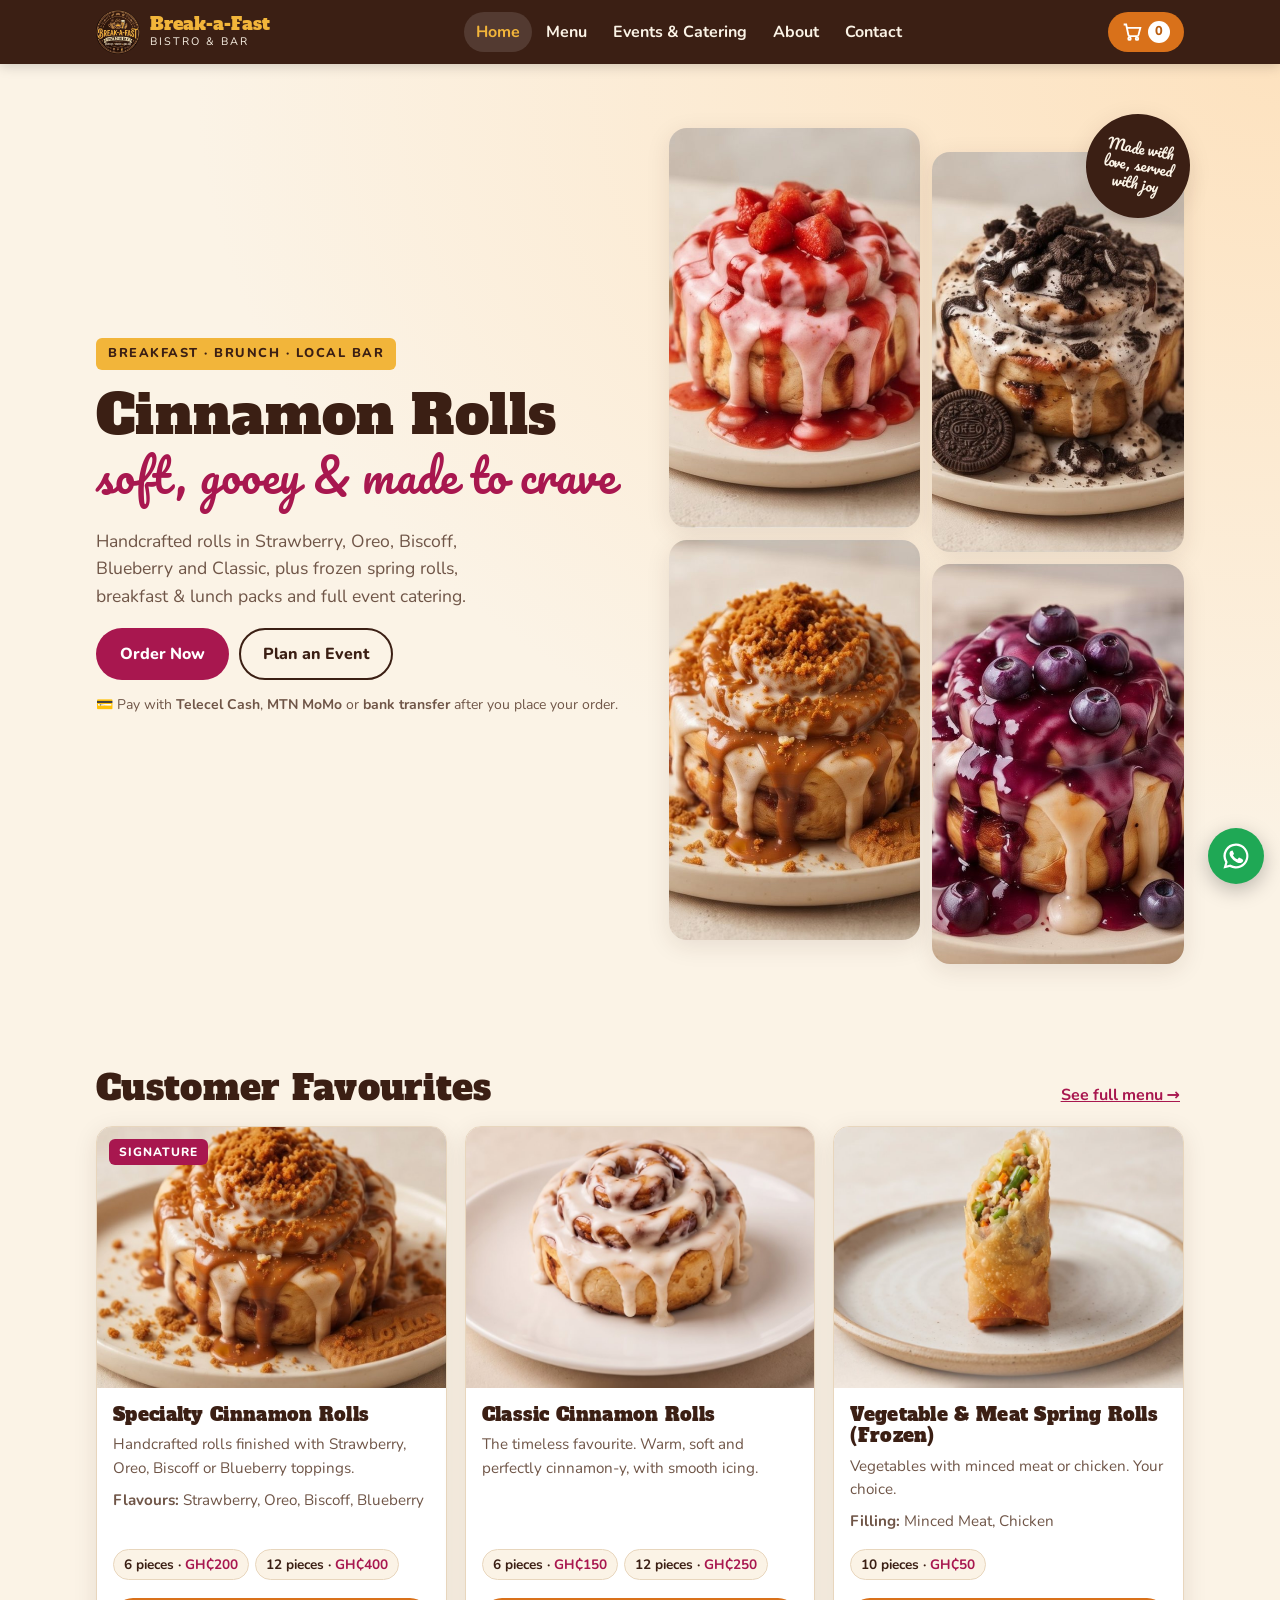
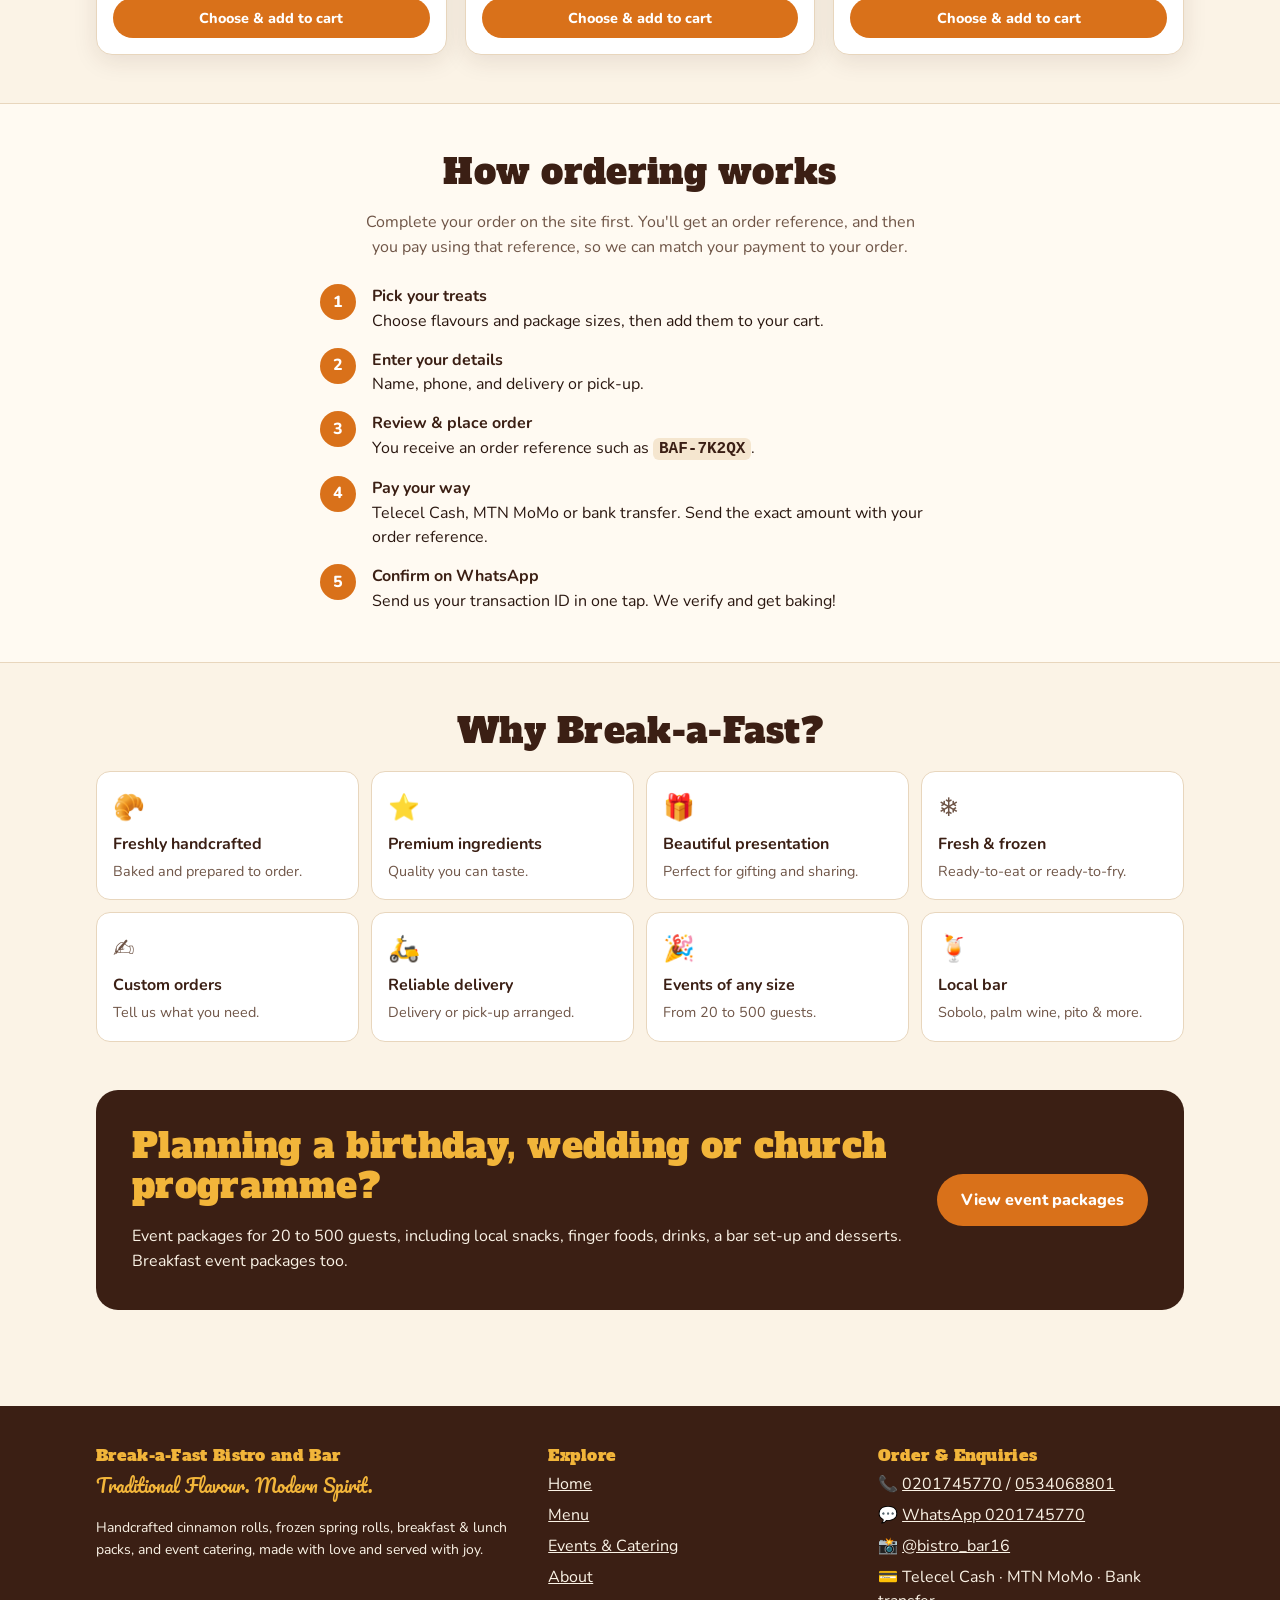
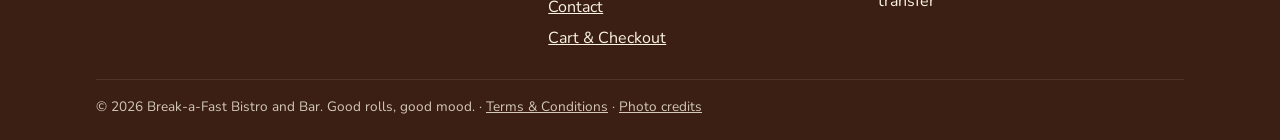
==== index.html @ 1f363787 "Scroll to and focus the first invalid field (incl. Day/Month/Year date) on checkout and events Co-Au" ====
<!doctype html>
<html lang="en">
<head>
<meta charset="utf-8">
<meta name="viewport" content="width=device-width, initial-scale=1">
<title>Break-a-Fast Bistro and Bar | Cinnamon Rolls, Spring Rolls & Catering in Ghana</title>
<meta name="description" content="Order handcrafted cinnamon rolls (Strawberry, Oreo, Biscoff, Blueberry, Classic), frozen spring rolls, breakfast and lunch packs, and event catering from Break-a-Fast Bistro and Bar. Pay with Telecel Cash, MTN MoMo or bank transfer.">
<meta property="og:title" content="Break-a-Fast Bistro and Bar">
<meta property="og:description" content="Traditional Flavour. Modern Spirit. Handcrafted cinnamon rolls, spring rolls & event catering.">
<meta property="og:image" content="assets/img/flyer-cinnamon.jpg">
<meta name="theme-color" content="#3b1f14">
<link rel="icon" href="assets/img/favicon.png">
<link rel="preconnect" href="https://fonts.googleapis.com">
<link rel="preconnect" href="https://fonts.gstatic.com" crossorigin>
<link href="https://fonts.googleapis.com/css2?family=Alfa+Slab+One&family=Nunito:wght@400;700;800&family=Pacifico&display=swap" rel="stylesheet">
<link rel="stylesheet" href="css/styles.css?v=151c68f9">
<script src="js/config.js?v=4615361c" defer></script>
<script src="js/products.js?v=8b8feca8" defer></script>
<script src="js/app.js?v=79e78526" defer></script>
</head>
<body>
<main id="main">
  <section class="hero">
    <div class="wrap">
      <div>
        <span class="eyebrow">Breakfast · Brunch · Local Bar</span>
        <h1>Cinnamon Rolls<span class="script">soft, gooey &amp; made to crave</span></h1>
        <p class="lead">Handcrafted rolls in Strawberry, Oreo, Biscoff, Blueberry and Classic, plus frozen spring rolls, breakfast &amp; lunch packs and full event catering.</p>
        <div class="hero-actions">
          <a class="btn" href="menu.html">Order Now</a>
          <a class="btn btn-ghost" href="events.html">Plan an Event</a>
        </div>
        <p class="small muted" style="margin-top:14px">💳 Pay with <b>Telecel Cash</b>, <b>MTN MoMo</b> or <b>bank transfer</b> after you place your order.</p>
      </div>
      <div class="hero-art">
        <img src="assets/img/menu/roll-strawberry-v2.jpg?v=fb588c19" alt="Strawberry cinnamon roll" width="400" height="400">
        <img src="assets/img/menu/roll-oreo-v2.jpg?v=02e803a2" alt="Oreo cinnamon roll" width="400" height="400">
        <img src="assets/img/menu/roll-biscoff-v2.jpg?v=44805854" alt="Biscoff cinnamon roll" width="400" height="400">
        <img src="assets/img/menu/roll-blueberry-v2.jpg?v=adf205be" alt="Blueberry cinnamon roll" width="400" height="400">
        <div class="stamp">Made with love, served with joy</div>
      </div>
    </div>
  </section>

  <section class="section">
    <div class="wrap">
      <div class="cat-head">
        <h2>Customer Favourites</h2>
        <a href="menu.html" class="link-btn">See full menu →</a>
      </div>
      <div class="grid grid-3" data-products="featured"></div>
    </div>
  </section>

  <section class="section section-alt">
    <div class="wrap">
      <h2 class="center">How ordering works</h2>
      <p class="center muted" style="max-width:56ch;margin:0 auto 24px">Complete your order on the site first. You'll get an order reference, and then you pay using that reference, so we can match your payment to your order.</p>
      <ol class="timeline" style="max-width:640px;margin:0 auto">
        <li><div><b>Pick your treats</b>Choose flavours and package sizes, then add them to your cart.</div></li>
        <li><div><b>Enter your details</b>Name, phone, and delivery or pick-up.</div></li>
        <li><div><b>Review &amp; place order</b>You receive an order reference such as <code class="k">BAF-7K2QX</code>.</div></li>
        <li><div><b>Pay your way</b>Telecel Cash, MTN MoMo or bank transfer. Send the exact amount with your order reference.</div></li>
        <li><div><b>Confirm on WhatsApp</b>Send us your transaction ID in one tap. We verify and get baking!</div></li>
      </ol>
    </div>
  </section>

  <section class="section">
    <div class="wrap">
      <h2 class="center">Why Break-a-Fast?</h2>
      <div class="usp" style="margin-top:20px">
        <div><span class="ico">🥐</span><b>Freshly handcrafted</b><span>Baked and prepared to order.</span></div>
        <div><span class="ico">⭐</span><b>Premium ingredients</b><span>Quality you can taste.</span></div>
        <div><span class="ico">🎁</span><b>Beautiful presentation</b><span>Perfect for gifting and sharing.</span></div>
        <div><span class="ico">❄️</span><b>Fresh &amp; frozen</b><span>Ready-to-eat or ready-to-fry.</span></div>
        <div><span class="ico">✍️</span><b>Custom orders</b><span>Tell us what you need.</span></div>
        <div><span class="ico">🛵</span><b>Reliable delivery</b><span>Delivery or pick-up arranged.</span></div>
        <div><span class="ico">🎉</span><b>Events of any size</b><span>From 20 to 500 guests.</span></div>
        <div><span class="ico">🍹</span><b>Local bar</b><span>Sobolo, palm wine, pito &amp; more.</span></div>
      </div>
    </div>
  </section>

  <section class="section" style="padding-top:0">
    <div class="wrap">
      <div class="banner">
        <div>
          <h2>Planning a birthday, wedding or church programme?</h2>
          <p style="margin:0">Event packages for 20 to 500 guests, including local snacks, finger foods, drinks, a bar set-up and desserts. Breakfast event packages too.</p>
        </div>
        <a class="btn btn-orange" href="events.html">View event packages</a>
      </div>
    </div>
  </section>
</main>
</body>
</html>
---- css/styles.css ----
/* Break-a-Fast Bistro and Bar: site styles (mobile-first) */
:root {
  --cream: #fbf3e6;
  --cream-2: #f5e6cf;
  --paper: #fffaf2;
  --brown: #3b1f14;
  --brown-2: #5a2f1f;
  --ink: #2a1710;
  --muted: #6f5547;
  --orange: #d9711a;
  --orange-2: #b85c0f;
  --berry: #a8174f;
  --gold: #f2b53a;
  --line: #e8d6bd;
  --ok: #2f7d4a;
  --telecel: #e30613;
  --radius: 16px;
  --shadow: 0 6px 24px rgba(59, 31, 20, 0.10);
  --font-head: "Alfa Slab One", Georgia, serif;
  --font-script: "Pacifico", cursive;
  --font-body: "Nunito", system-ui, -apple-system, "Segoe UI", sans-serif;
}

* { box-sizing: border-box; }
html { scroll-behavior: smooth; }
body {
  margin: 0;
  overflow-x: hidden;
  font-family: var(--font-body);
  font-size: 16px;
  line-height: 1.55;
  color: var(--ink);
  background: var(--cream);
}
img { max-width: 100%; display: block; }
a { color: var(--berry); }
h1, h2, h3 { font-family: var(--font-head); font-weight: 400; color: var(--brown); line-height: 1.15; margin: 0 0 .5em; letter-spacing: .3px; }
h1 { font-size: clamp(2rem, 7vw, 3.4rem); }
h2 { font-size: clamp(1.5rem, 5vw, 2.2rem); }
h3 { font-size: 1.15rem; }
p { margin: 0 0 1em; }
.script { font-family: var(--font-script); color: var(--berry); font-weight: 400; }
.muted { color: var(--muted); }
.small { font-size: .875rem; }
.center { text-align: center; }
.wrap { width: 100%; max-width: 1120px; margin: 0 auto; padding: 0 16px; }
.section { padding: 48px 0; }
.section-alt { background: var(--paper); border-top: 1px solid var(--line); border-bottom: 1px solid var(--line); }
.skip { position: absolute; left: -9999px; }
.skip:focus { left: 16px; top: 16px; background: #fff; padding: 8px 12px; z-index: 100; }

/* ---------- Header ---------- */
.site-header {
  position: sticky; top: 0; z-index: 50;
  background: var(--brown); color: var(--cream);
  box-shadow: 0 2px 12px rgba(0,0,0,.18);
}
.site-header .wrap { display: flex; align-items: center; justify-content: space-between; gap: 12px; height: 64px; }
.brand { display: flex; align-items: center; gap: 10px; color: var(--cream); text-decoration: none; }
.brand img { width: 44px; height: 44px; border-radius: 50%; }
.brand span { font-family: var(--font-head); font-size: 1.1rem; color: var(--gold); line-height: 1; }
.brand small { display: block; font-family: var(--font-body); font-size: .68rem; letter-spacing: 2px; color: var(--cream); text-transform: uppercase; margin-top: 3px; }
.nav { display: none; }
.nav a { color: var(--cream); text-decoration: none; font-weight: 700; padding: 8px 12px; border-radius: 999px; }
.nav a:hover, .nav a[aria-current="page"] { background: rgba(255,255,255,.12); color: var(--gold); }
.header-actions { display: flex; align-items: center; gap: 8px; }
.cart-btn {
  position: relative; display: inline-flex; align-items: center; gap: 6px;
  background: var(--orange); color: #fff; text-decoration: none; font-weight: 800;
  padding: 9px 14px; border-radius: 999px;
}
.cart-btn:hover { background: var(--orange-2); }
.cart-count {
  min-width: 22px; height: 22px; border-radius: 11px; background: #fff; color: var(--orange-2);
  font-size: .8rem; display: inline-grid; place-items: center; padding: 0 6px;
}
.menu-toggle { background: none; border: 0; color: var(--cream); padding: 8px; cursor: pointer; }
.mobile-nav { display: none; background: var(--brown-2); }
.mobile-nav.open { display: block; }
.mobile-nav a { display: block; color: var(--cream); text-decoration: none; padding: 14px 16px; border-top: 1px solid rgba(255,255,255,.08); font-weight: 700; }
.mobile-nav a[aria-current="page"] { color: var(--gold); }
@media (min-width: 860px) {
  .nav { display: flex; gap: 2px; }
  .menu-toggle, .mobile-nav, .mobile-nav.open { display: none; }
}

/* ---------- Buttons ---------- */
.btn {
  display: inline-flex; align-items: center; justify-content: center; gap: 8px;
  font: 800 1rem var(--font-body); text-decoration: none; cursor: pointer;
  padding: 13px 22px; border-radius: 999px; border: 2px solid transparent;
  background: var(--berry); color: #fff; transition: transform .1s, background .15s;
  min-height: 48px;
}
.btn:hover { background: #8c1141; }
.btn:active { transform: translateY(1px); }
.btn-orange { background: var(--orange); }
.btn-orange:hover { background: var(--orange-2); }
.btn-ghost { background: transparent; color: var(--brown); border-color: var(--brown); }
.btn-ghost:hover { background: var(--brown); color: var(--cream); }
.btn-wa { background: #1fa855; }
.btn-wa:hover { background: #178a45; }
.btn-telecel { background: var(--telecel); }
.btn-telecel:hover { background: #b9050f; }
.btn-block { width: 100%; }
.btn[disabled] { opacity: .5; cursor: not-allowed; }
.btn-sm { padding: 8px 14px; min-height: 38px; font-size: .9rem; }
.link-btn { background: none; border: 0; color: var(--berry); font: inherit; font-weight: 700; cursor: pointer; padding: 4px; text-decoration: underline; }

/* ---------- Hero ---------- */
.hero { background: radial-gradient(ellipse at top right, #fde2bf 0%, var(--cream) 60%); padding: 40px 0 56px; overflow: hidden; }
.hero .wrap { display: grid; gap: 32px; align-items: center; }
.hero .eyebrow { display: inline-block; background: var(--gold); color: var(--brown); font-weight: 800; font-size: .8rem; letter-spacing: 1.5px; text-transform: uppercase; padding: 6px 12px; border-radius: 6px; margin-bottom: 14px; }
.hero h1 .script { display: block; font-size: .8em; margin-top: 4px; }
.hero p.lead { font-size: 1.1rem; color: var(--muted); max-width: 34ch; }
.hero-actions { display: flex; flex-wrap: wrap; gap: 10px; margin-top: 18px; }
.hero-art { position: relative; display: grid; grid-template-columns: 1fr 1fr; gap: 12px; }
.hero-art img { border-radius: 18px; box-shadow: var(--shadow); aspect-ratio: 1; object-fit: cover; width: 100%; }
.hero-art img:nth-child(2) { transform: translateY(24px); }
.hero-art img:nth-child(4) { transform: translateY(24px); }
.stamp {
  position: absolute; right: -6px; top: -14px; width: 104px; height: 104px; border-radius: 50%;
  background: var(--brown); color: var(--cream); display: grid; place-items: center; text-align: center;
  font-family: var(--font-script); font-size: .9rem; line-height: 1.2; transform: rotate(10deg); box-shadow: var(--shadow); padding: 10px;
}
@media (min-width: 860px) {
  .hero { padding: 64px 0 80px; }
  .hero .wrap { grid-template-columns: 1.05fr 1fr; }
}

/* ---------- Cards & grids ---------- */
.grid { display: grid; gap: 18px; grid-template-columns: 1fr; }
@media (min-width: 560px) { .grid-2, .grid-3, .grid-4 { grid-template-columns: repeat(2, 1fr); } }
@media (min-width: 900px) { .grid-3 { grid-template-columns: repeat(3, 1fr); } .grid-4 { grid-template-columns: repeat(4, 1fr); } }

.card { background: #fff; border: 1px solid var(--line); border-radius: var(--radius); box-shadow: var(--shadow); overflow: hidden; }
.card-body { padding: 16px; }
.product-card { display: flex; flex-direction: column; }
.product-card .thumb { position: relative; aspect-ratio: 4/3; background: var(--cream-2); cursor: pointer; overflow: hidden; }
.product-card .thumb img { width: 100%; height: 100%; object-fit: cover; transition: transform .3s; }
.product-card .thumb:hover img { transform: scale(1.04); }
.product-card .card-body { display: flex; flex-direction: column; gap: 8px; flex: 1; }
.product-card h3 { margin: 0; }
.product-card p { margin: 0; color: var(--muted); font-size: .95rem; }
.badge { position: absolute; left: 12px; top: 12px; background: var(--berry); color: #fff; font-weight: 800; font-size: .75rem; letter-spacing: 1px; text-transform: uppercase; padding: 4px 10px; border-radius: 6px; }
.price-row { display: flex; flex-wrap: wrap; gap: 6px; margin-top: auto; padding-top: 8px; }
.price-chip { background: var(--cream); border: 1px solid var(--line); border-radius: 999px; padding: 4px 10px; font-size: .85rem; font-weight: 700; color: var(--brown); }
.price-chip b { color: var(--berry); }
.card-actions { display: flex; gap: 8px; margin-top: 10px; }
.card-actions .btn { flex: 1; }

/* Spring roll illustration (no photo yet) */
.art-spring { width: 100%; height: 100%; display: grid; place-items: center; background: linear-gradient(135deg, #fbe3c0, #f2c48a); }
.art-spring svg { width: 70%; height: auto; }

/* Category headings / tabs */
.cat-tabs { display: flex; gap: 8px; overflow-x: auto; padding: 4px 0 12px; margin-bottom: 8px; scrollbar-width: none; }
.cat-tabs::-webkit-scrollbar { display: none; }
.cat-tabs a { white-space: nowrap; text-decoration: none; font-weight: 800; color: var(--brown); background: #fff; border: 1px solid var(--line); padding: 8px 14px; border-radius: 999px; }
.cat-tabs a:hover { background: var(--brown); color: var(--cream); }
.cat-block { scroll-margin-top: 80px; margin-bottom: 40px; }
.cat-head { display: flex; flex-wrap: wrap; align-items: baseline; justify-content: space-between; gap: 6px 16px; margin-bottom: 14px; }
.cat-head h2 { margin: 0; }

/* Feature / USP */
.usp { display: grid; gap: 12px; grid-template-columns: 1fr 1fr; }
@media (min-width: 900px) { .usp { grid-template-columns: repeat(4, 1fr); } }
.usp div { background: #fff; border: 1px solid var(--line); border-radius: 14px; padding: 16px; }
.usp .ico { font-size: 1.6rem; }
.usp b { display: block; color: var(--brown); margin: 4px 0 2px; }
.usp span { font-size: .9rem; color: var(--muted); }

.banner { background: var(--brown); color: var(--cream); border-radius: 22px; padding: 28px 22px; display: grid; gap: 16px; align-items: center; }
.banner h2 { color: var(--gold); }
@media (min-width: 760px) { .banner { grid-template-columns: 1.4fr auto; padding: 36px; } }

/* ---------- Modal ---------- */
.modal { position: fixed; inset: 0; z-index: 80; display: none; align-items: flex-end; justify-content: center; background: rgba(30, 14, 8, .55); }
.modal.open { display: flex; }
.modal-panel { background: var(--paper); width: 100%; max-width: 760px; max-height: 92vh; overflow: auto; border-radius: 20px 20px 0 0; position: relative; }
@media (min-width: 760px) { .modal { align-items: center; padding: 24px; } .modal-panel { border-radius: 20px; } }
.modal-close { position: absolute; right: 10px; top: 10px; width: 40px; height: 40px; border-radius: 50%; border: 0; background: rgba(255,255,255,.92); font-size: 1.4rem; cursor: pointer; z-index: 2; box-shadow: var(--shadow); }
.pd { display: grid; }
@media (min-width: 760px) { .pd { grid-template-columns: 1fr 1fr; } }
.pd-media { background: var(--cream-2); }
.pd-media .main { aspect-ratio: 1; width: 100%; object-fit: cover; }
.pd-media .art-spring { aspect-ratio: 1; }
.pd-thumbs { display: flex; gap: 6px; padding: 8px; }
.pd-thumbs img { width: 56px; height: 56px; object-fit: cover; border-radius: 8px; cursor: pointer; border: 2px solid transparent; }
.pd-thumbs img.active { border-color: var(--berry); }
.pd-info { padding: 20px; }
.opt-group { border: 0; padding: 0; margin: 0 0 16px; }
.opt-group legend { font-weight: 800; color: var(--brown); margin-bottom: 8px; }
.opts { display: flex; flex-wrap: wrap; gap: 8px; }
.opts label { cursor: pointer; }
.opts input { position: absolute; opacity: 0; pointer-events: none; }
.opts span { display: inline-block; padding: 9px 14px; border-radius: 12px; border: 2px solid var(--line); background: #fff; font-weight: 700; }
.opts input:checked + span { border-color: var(--berry); background: #fde8f0; color: var(--berry); }
.opts input:focus-visible + span { outline: 3px solid var(--gold); }
.qty { display: inline-flex; align-items: center; border: 2px solid var(--line); border-radius: 999px; background: #fff; }
.qty button { width: 38px; height: 38px; border: 0; background: none; font-size: 1.2rem; font-weight: 800; color: var(--brown); cursor: pointer; }
.qty input { width: 40px; text-align: center; border: 0; font: 800 1rem var(--font-body); background: none; -moz-appearance: textfield; }
.qty input::-webkit-outer-spin-button, .qty input::-webkit-inner-spin-button { -webkit-appearance: none; }
.pd-total { font-family: var(--font-head); font-size: 1.6rem; color: var(--berry); }

/* ---------- Toast ---------- */
.toast { position: fixed; left: 50%; bottom: 20px; transform: translate(-50%, 140%); background: var(--brown); color: var(--cream); padding: 12px 18px; border-radius: 12px; box-shadow: var(--shadow); z-index: 90; transition: transform .25s; font-weight: 700; max-width: calc(100% - 32px); display: flex; gap: 12px; align-items: center; }
.toast.show { transform: translate(-50%, 0); }
.toast a { color: var(--gold); }

/* ---------- Forms ---------- */
.form { display: grid; gap: 14px; }
.field label { display: block; font-weight: 800; color: var(--brown); margin-bottom: 6px; }
.field .hint { font-size: .85rem; color: var(--muted); margin-top: 4px; }
.field input:not([type=radio]):not([type=checkbox]), .field select, .field textarea {
  width: 100%; max-width: 100%; min-width: 0; display: block; -webkit-appearance: none; appearance: none; font: 1rem var(--font-body); padding: 12px 14px; border-radius: 12px;
  border: 2px solid var(--line); background: #fff; color: var(--ink); min-height: 48px;
}
.field textarea { min-height: 96px; resize: vertical; }
.field input[type=date] { text-align: left; line-height: 1.3; }
.field input[type=date]::-webkit-date-and-time-value { text-align: left; }
.field select { background-image: url("data:image/svg+xml,%3Csvg xmlns='http://www.w3.org/2000/svg' width='12' height='8'%3E%3Cpath d='M1 1l5 5 5-5' stroke='%233b1f14' stroke-width='2' fill='none'/%3E%3C/svg%3E"); background-repeat: no-repeat; background-position: right 14px center; padding-right: 36px; }
.field input:focus, .field select:focus, .field textarea:focus { outline: none; border-color: var(--orange); box-shadow: 0 0 0 3px rgba(217,113,26,.18); }
.field.invalid input, .field.invalid select, .field.invalid textarea { border-color: #c0392b; }
.field .err { display: none; color: #c0392b; font-size: .85rem; margin-top: 4px; font-weight: 700; }
.field.invalid .err { display: block; }
.row-2 { display: grid; gap: 14px; }
@media (min-width: 560px) { .row-2 { grid-template-columns: 1fr 1fr; } }
.choice { display: flex; gap: 10px; flex-wrap: wrap; }
.choice label { flex: 1; min-width: 140px; display: flex; gap: 10px; align-items: flex-start; padding: 14px; background: #fff; border: 2px solid var(--line); border-radius: 14px; cursor: pointer; font-weight: 700; }
.choice label:has(input:checked) { border-color: var(--berry); background: #fff6f9; }
.choice input { width: 20px; height: 20px; min-height: 0; margin: 2px 0 0; padding: 0; flex: none; accent-color: var(--berry); }
.choice label > span { flex: 1; min-width: 0; }
.choice small { display: block; font-weight: 400; color: var(--muted); }
.check { display: flex; gap: 10px; align-items: flex-start; font-weight: 700; }
.check input { width: 20px; height: 20px; margin-top: 2px; accent-color: var(--berry); flex: none; }

/* ---------- Checkout ---------- */
.steps { display: flex; gap: 4px; list-style: none; padding: 0; margin: 0 0 24px; counter-reset: s; }
.steps li { counter-increment: s; flex: 1; text-align: center; font-size: .72rem; font-weight: 800; color: var(--muted); text-transform: uppercase; letter-spacing: .5px; }
.steps li::before { content: counter(s); display: grid; place-items: center; width: 32px; height: 32px; margin: 0 auto 6px; border-radius: 50%; background: #fff; border: 2px solid var(--line); color: var(--muted); font-size: .95rem; }
.steps li.done::before { content: "✓"; background: var(--ok); border-color: var(--ok); color: #fff; }
.steps li.active { color: var(--berry); }
.steps li.active::before { background: var(--berry); border-color: var(--berry); color: #fff; }
.checkout { display: grid; gap: 20px; align-items: start; }
@media (min-width: 900px) { .checkout { grid-template-columns: 1.5fr 1fr; } .summary { position: sticky; top: 84px; } }
.panel { background: #fff; border: 1px solid var(--line); border-radius: var(--radius); padding: 18px; box-shadow: var(--shadow); }
.panel h2 { font-size: 1.35rem; }
.step-pane[hidden] { display: none; }
.step-nav { display: flex; gap: 10px; justify-content: space-between; margin-top: 20px; flex-wrap: wrap-reverse; }
.step-nav .btn { flex: 1; min-width: 150px; }
.line-item { display: grid; grid-template-columns: 64px 1fr; gap: 12px; padding: 14px 0; border-bottom: 1px dashed var(--line); }
.line-item:last-child { border-bottom: 0; }
.line-item img, .line-item .art-spring { width: 64px; height: 64px; border-radius: 10px; object-fit: cover; }
.line-item .art-spring svg { width: 80%; }
.li-top { display: flex; justify-content: space-between; gap: 8px; }
.li-top b { color: var(--brown); }
.li-meta { font-size: .88rem; color: var(--muted); }
.li-actions { display: flex; align-items: center; justify-content: space-between; margin-top: 8px; gap: 8px; }
.li-actions .qty button { width: 32px; height: 32px; }
.li-actions .qty input { width: 32px; }
.sum-row { display: flex; justify-content: space-between; padding: 6px 0; }
.sum-total { border-top: 2px solid var(--line); margin-top: 8px; padding-top: 12px; font-weight: 800; font-size: 1.15rem; color: var(--brown); }
.sum-total span:last-child { color: var(--berry); }
.empty { text-align: center; padding: 32px 12px; }
.empty .big { font-size: 3rem; }
.review-block { border: 1px solid var(--line); border-radius: 12px; padding: 12px 14px; margin-bottom: 12px; background: var(--paper); }
.review-block h3 { display: flex; justify-content: space-between; align-items: center; margin-bottom: 6px; }
.review-block dl { display: grid; grid-template-columns: auto 1fr; gap: 4px 12px; margin: 0; font-size: .95rem; }
.review-block dt { color: var(--muted); }
.review-block dd { margin: 0; font-weight: 700; word-break: break-word; }

/* Notices */
.notice { border-radius: 12px; padding: 12px 14px; background: #fff7e6; border: 1px solid #f1d39a; font-size: .95rem; }
.notice.info { background: #eef6ff; border-color: #c4dcf5; }
.notice.ok { background: #ecf7ef; border-color: #b7dfc3; }
.notice.warn { background: #fff1f1; border-color: #f2c1c1; }
.notice b { color: var(--brown); }

/* Payment */
.pay-card { background: linear-gradient(135deg, #e30613, #9c0410); color: #fff; border-radius: 18px; padding: 20px; box-shadow: var(--shadow); }
.pay-card .lbl { font-size: .78rem; letter-spacing: 1.5px; text-transform: uppercase; opacity: .85; }
.pay-card .val { font-family: var(--font-head); font-size: 1.6rem; letter-spacing: 1px; }
.pay-card .grid-pay { display: grid; gap: 14px; margin-top: 12px; }
.pay-card .row { display: flex; align-items: center; justify-content: space-between; gap: 10px; background: rgba(255,255,255,.12); border-radius: 12px; padding: 10px 12px; }
.copy { background: #fff; color: #1a1a1a; border: 0; border-radius: 999px; padding: 8px 14px; font: 800 .85rem var(--font-body); cursor: pointer; flex: none; }
.ussd-steps { counter-reset: u; list-style: none; padding: 0; margin: 0; display: grid; gap: 10px; }
.ussd-steps li { counter-increment: u; display: grid; grid-template-columns: 34px 1fr; gap: 10px; align-items: start; }
.ussd-steps li::before { content: counter(u); width: 30px; height: 30px; border-radius: 50%; background: var(--brown); color: var(--cream); display: grid; place-items: center; font-weight: 800; }
code.k { background: var(--cream-2); padding: 2px 6px; border-radius: 6px; font-weight: 800; color: var(--brown); font-family: ui-monospace, Menlo, monospace; }
.status { display: inline-block; padding: 4px 10px; border-radius: 999px; font-weight: 800; font-size: .8rem; letter-spacing: .5px; text-transform: uppercase; }
.status.pending { background: #fff1d6; color: #8a5a00; }
.status.awaiting { background: #e3efff; color: #1d4f91; }

/* ---------- Events ---------- */
.pkg-tabs { display: flex; gap: 8px; flex-wrap: wrap; margin-bottom: 16px; }
.pkg-tabs button { font: 800 .95rem var(--font-body); padding: 10px 16px; border-radius: 999px; border: 2px solid var(--brown); background: transparent; color: var(--brown); cursor: pointer; }
.pkg-tabs button[aria-selected="true"] { background: var(--brown); color: var(--cream); }
.pkg { display: flex; flex-direction: column; }
.pkg .head { background: var(--brown); color: var(--cream); padding: 16px; }
.pkg .head h3 { color: var(--gold); margin: 0 0 4px; }
.pkg .head p { margin: 0; font-size: .9rem; opacity: .9; }
.pkg .card-body { flex: 1; display: flex; flex-direction: column; gap: 10px; }
.pkg ul { margin: 0; padding-left: 18px; font-size: .92rem; color: var(--muted); }
.pkg .calc { background: var(--cream); border-radius: 12px; padding: 12px; margin-top: auto; }
.pkg .calc .big { font-family: var(--font-head); font-size: 1.5rem; color: var(--berry); }
.price-table { width: 100%; border-collapse: collapse; font-size: .92rem; }
.price-table th, .price-table td { padding: 6px 8px; border-bottom: 1px solid var(--line); text-align: left; }
.price-table td:last-child, .price-table th:last-child { text-align: right; }
details.more summary { cursor: pointer; font-weight: 800; color: var(--berry); }
.tags { display: flex; flex-wrap: wrap; gap: 6px; }
.tags span { background: #fff; border: 1px solid var(--line); border-radius: 999px; padding: 4px 10px; font-size: .88rem; }
.timeline { list-style: none; margin: 0; padding: 0; display: grid; gap: 14px; counter-reset: t; }
.timeline li { counter-increment: t; display: grid; grid-template-columns: 40px 1fr; gap: 12px; }
.timeline li::before { content: counter(t); width: 36px; height: 36px; border-radius: 50%; background: var(--orange); color: #fff; display: grid; place-items: center; font-weight: 800; }
.timeline b { color: var(--brown); display: block; }

/* ---------- Footer ---------- */
.site-footer { background: var(--brown); color: var(--cream); padding: 40px 0 24px; margin-top: 48px; }
.site-footer h3 { color: var(--gold); font-size: 1rem; }
.site-footer a { color: var(--cream); }
.site-footer .cols { display: grid; gap: 24px; }
@media (min-width: 760px) { .site-footer .cols { grid-template-columns: 1.4fr 1fr 1fr; } }
.site-footer ul { list-style: none; padding: 0; margin: 0; display: grid; gap: 6px; }
.site-footer .copy-line { border-top: 1px solid rgba(255,255,255,.12); margin-top: 28px; padding-top: 16px; font-size: .85rem; opacity: .8; }
.wa-float { position: fixed; right: 16px; bottom: 16px; z-index: 60; width: 56px; height: 56px; border-radius: 50%; background: #1fa855; display: grid; place-items: center; box-shadow: 0 6px 20px rgba(0,0,0,.25); }
.wa-float svg { width: 30px; height: 30px; fill: #fff; }
body.no-float .wa-float { display: none; }

.page-head { padding: 36px 0 12px; }
.page-head p { color: var(--muted); max-width: 60ch; }
.contact-list { display: grid; gap: 12px; }
.contact-list a { display: flex; gap: 14px; align-items: center; text-decoration: none; color: var(--ink); background: #fff; border: 1px solid var(--line); border-radius: 14px; padding: 14px; }
.contact-list a:hover { border-color: var(--orange); }
.contact-list .ic { width: 44px; height: 44px; border-radius: 50%; display: grid; place-items: center; font-size: 1.3rem; color: #fff; flex: none; }
.contact-list b { display: block; color: var(--brown); }
.split { display: grid; gap: 24px; }
@media (min-width: 860px) { .split { grid-template-columns: 1fr 1fr; align-items: start; } }
.about-img { border-radius: 22px; box-shadow: var(--shadow); }
.mv { display: grid; gap: 14px; }
@media (min-width: 760px) { .mv { grid-template-columns: 1fr 1fr; } }

/* Event menu photo tiles */
.menu-tiles { display: grid; grid-template-columns: repeat(2, 1fr); gap: 10px; }
@media (min-width: 560px) { .menu-tiles { grid-template-columns: repeat(3, 1fr); } }
.tile { margin: 0; background: var(--cream); border: 1px solid var(--line); border-radius: 12px; overflow: hidden; }
.tile img, .tile .ph { width: 100%; aspect-ratio: 4/3; object-fit: cover; display: block; }
.tile .ph { display: grid; place-items: center; background: linear-gradient(135deg, #fbe3c0, #f2c48a); font: 2rem var(--font-head); color: var(--brown-2); }
.tile figcaption { padding: 6px 8px; font-weight: 700; font-size: .85rem; color: var(--brown); line-height: 1.25; }
.credits-list { list-style: none; padding: 0; display: grid; gap: 10px; }
.credits-list li { display: grid; grid-template-columns: 64px 1fr; gap: 12px; align-items: center; background: #fff; border: 1px solid var(--line); border-radius: 12px; padding: 8px; font-size: .9rem; }
.credits-list img { width: 64px; height: 64px; object-fit: cover; border-radius: 8px; }

#event-menu .panel, #local-bar { scroll-margin-top: 80px; }

/* Day / Month / Year picker */
.dmy { display: grid; grid-template-columns: 0.9fr 1.6fr 1.1fr; gap: 8px; }
.dmy select { padding-left: 10px; padding-right: 26px; background-position: right 8px center; }

.field.invalid .hint { display: none; }
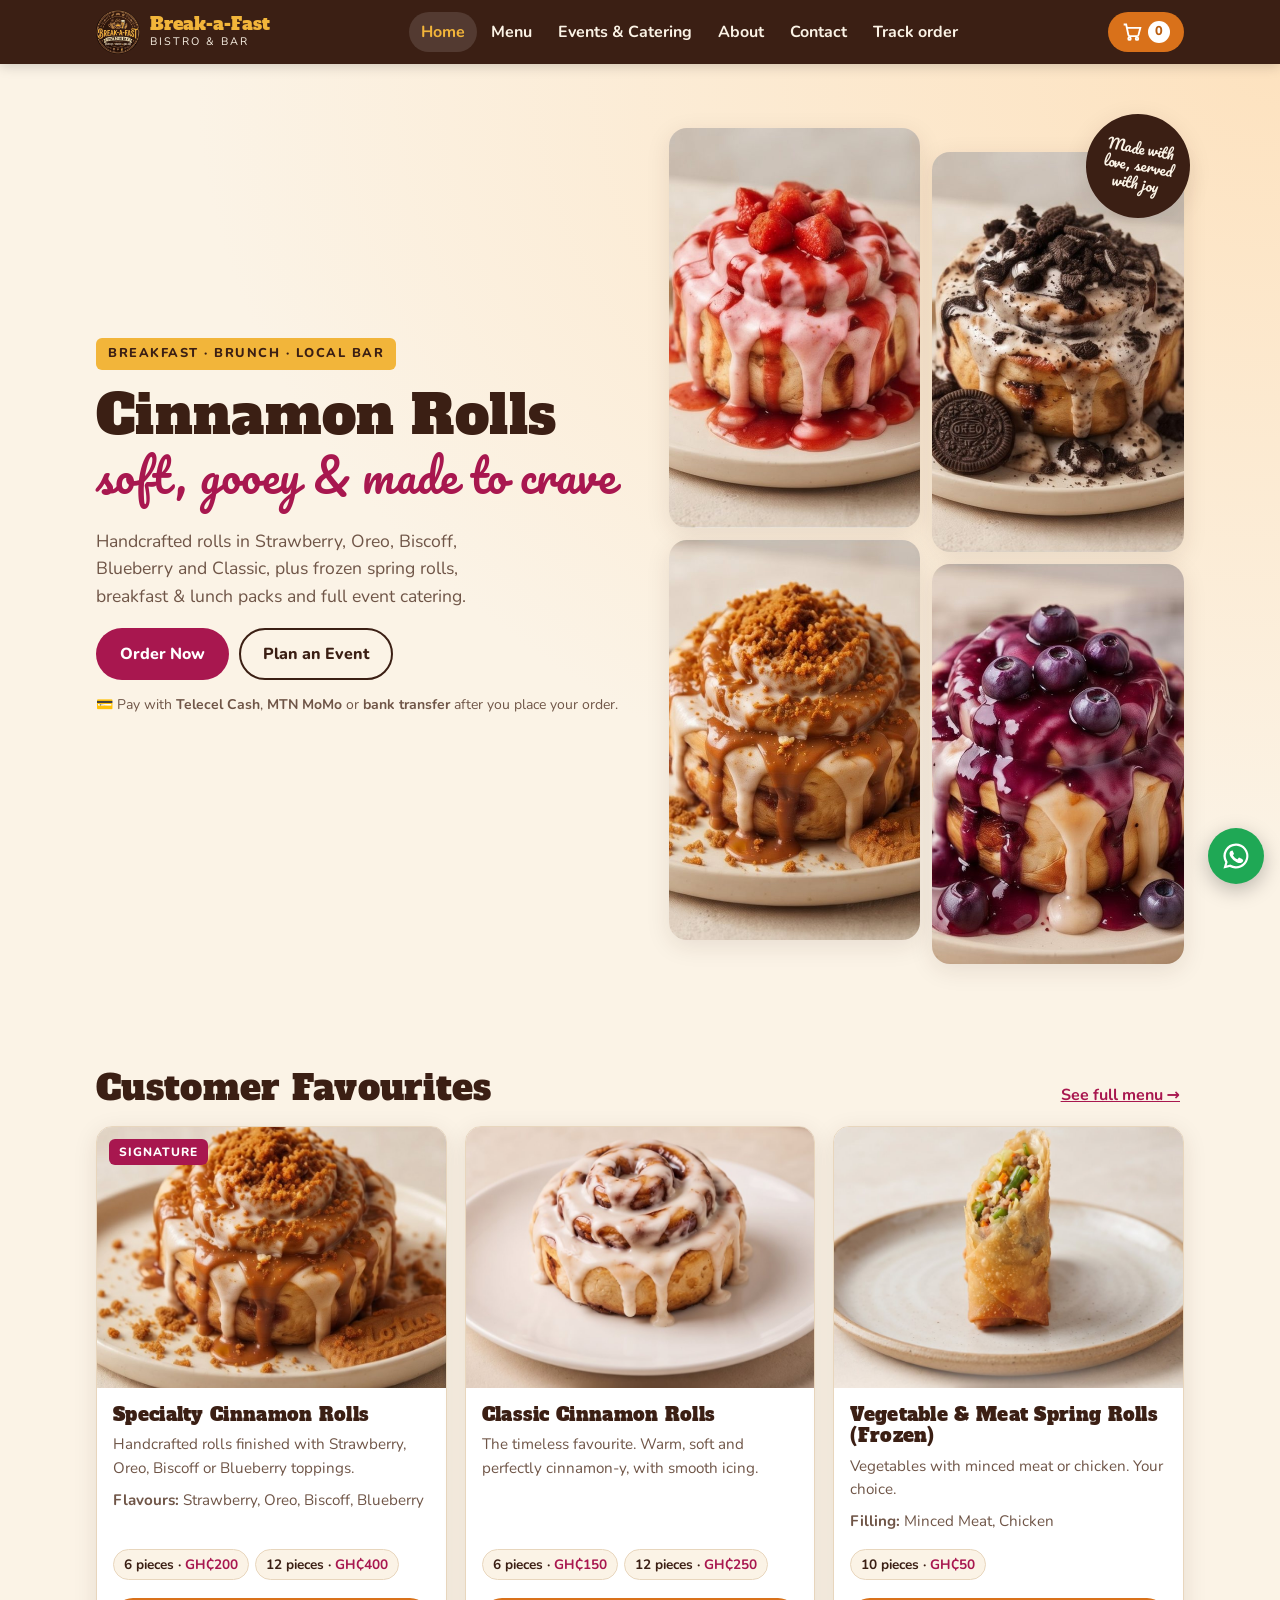
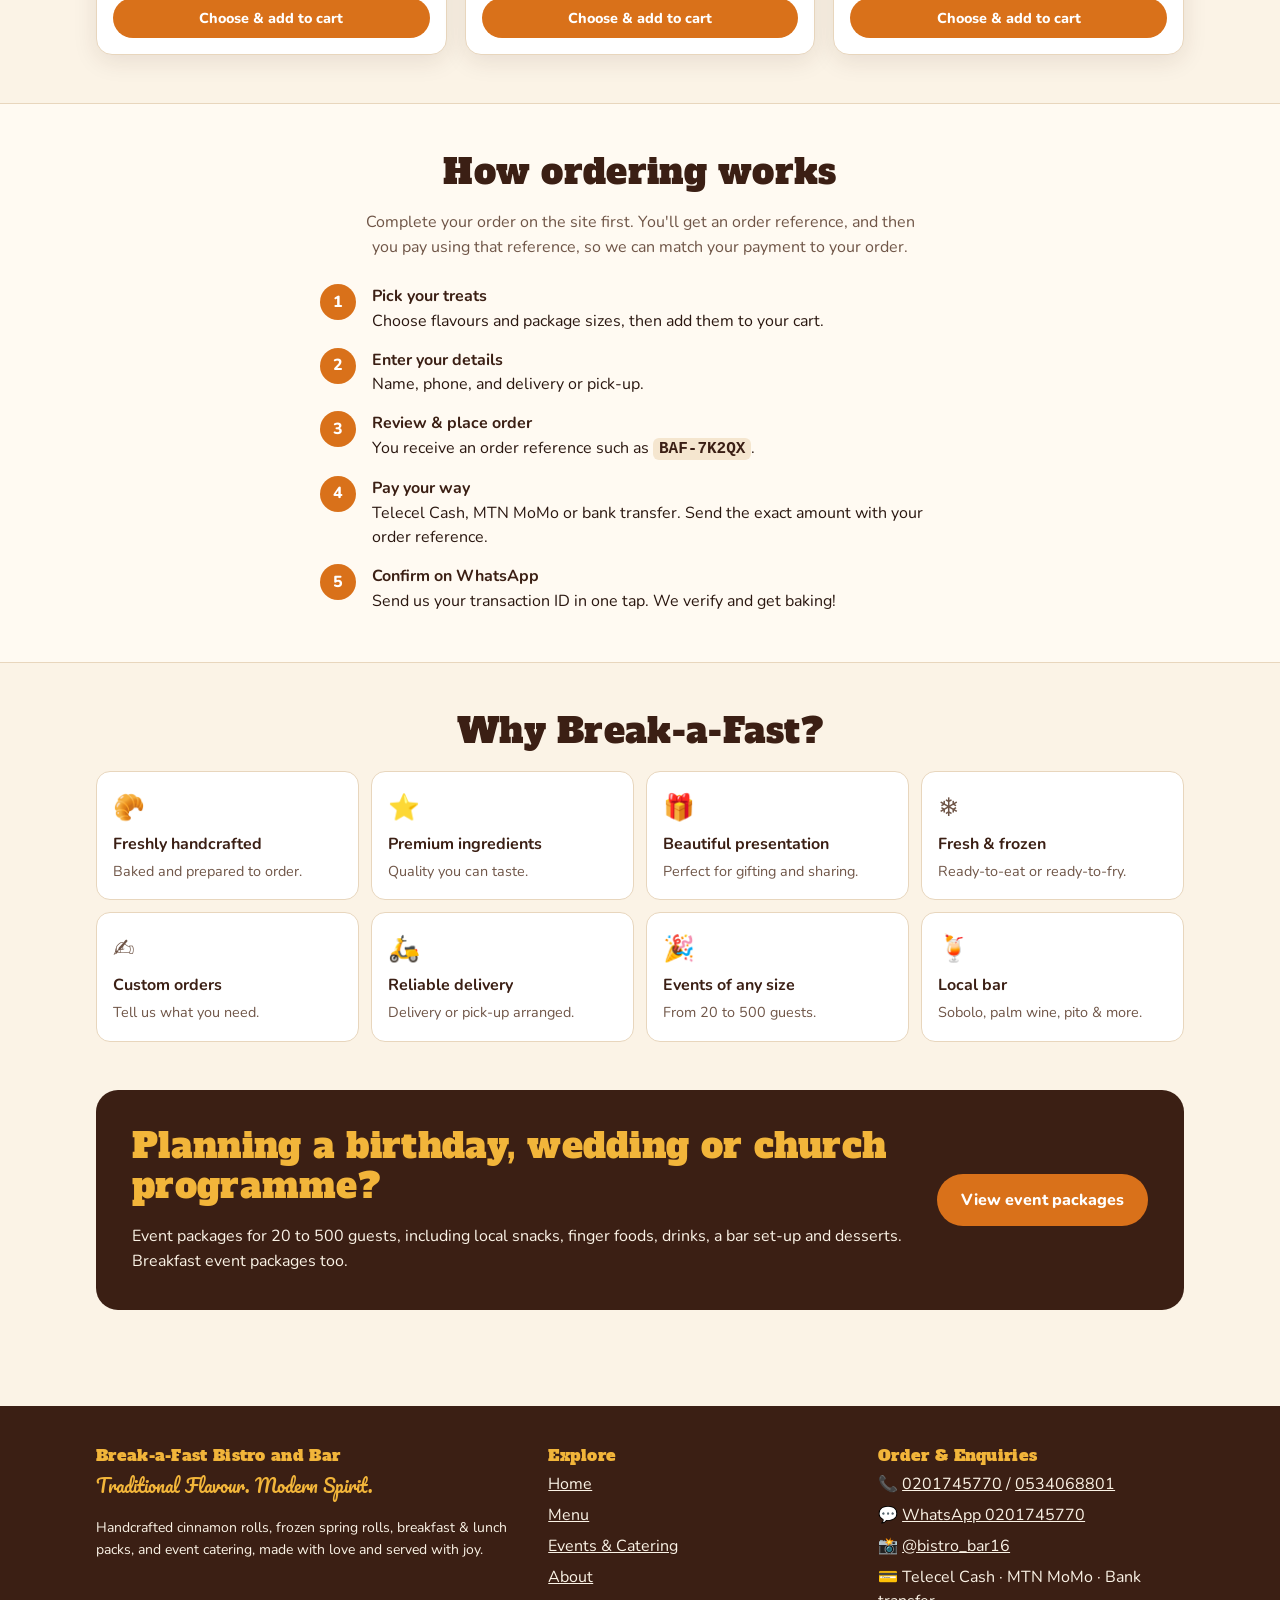
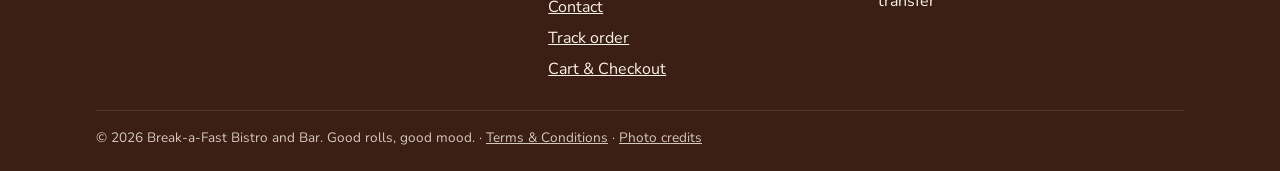
==== commit 62bbe409: "Order tracking: tracker page with countdown and progress; Track button after ordering/booking, track" ====
--- a/index.html
+++ b/index.html
@@ -5,9 +5,18 @@
 <meta name="viewport" content="width=device-width, initial-scale=1">
 <title>Break-a-Fast Bistro and Bar | Cinnamon Rolls, Spring Rolls & Catering in Ghana</title>
 <meta name="description" content="Order handcrafted cinnamon rolls (Strawberry, Oreo, Biscoff, Blueberry, Classic), frozen spring rolls, breakfast and lunch packs, and event catering from Break-a-Fast Bistro and Bar. Pay with Telecel Cash, MTN MoMo or bank transfer.">
-<meta property="og:title" content="Break-a-Fast Bistro and Bar">
-<meta property="og:description" content="Traditional Flavour. Modern Spirit. Handcrafted cinnamon rolls, spring rolls & event catering.">
-<meta property="og:image" content="assets/img/flyer-cinnamon.jpg">
+<meta property="og:type" content="website">
+<meta property="og:site_name" content="Break-a-Fast Bistro &amp; Bar">
+<meta property="og:title" content="Break-a-Fast Bistro &amp; Bar">
+<meta property="og:description" content="Traditional Flavour. Modern Spirit. Order handcrafted cinnamon rolls, spring rolls, breakfast &amp; lunch packs and event catering online.">
+<meta property="og:url" content="https://break-a-fast.onrender.com/">
+<meta property="og:image" content="https://break-a-fast.onrender.com/assets/img/share.jpg">
+<meta property="og:image:secure_url" content="https://break-a-fast.onrender.com/assets/img/share.jpg">
+<meta property="og:image:type" content="image/jpeg">
+<meta property="og:image:width" content="1200">
+<meta property="og:image:height" content="630">
+<meta property="og:image:alt" content="Break-a-Fast Bistro &amp; Bar">
+<meta name="twitter:card" content="summary_large_image">
 <meta name="theme-color" content="#3b1f14">
 <link rel="icon" href="assets/img/favicon.png">
 <link rel="preconnect" href="https://fonts.googleapis.com">
@@ -16,7 +25,7 @@
 <link rel="stylesheet" href="css/styles.css?v=151c68f9">
 <script src="js/config.js?v=4615361c" defer></script>
 <script src="js/products.js?v=8b8feca8" defer></script>
-<script src="js/app.js?v=79e78526" defer></script>
+<script src="js/app.js?v=01941a60" defer></script>
 </head>
 <body>
 <main id="main">
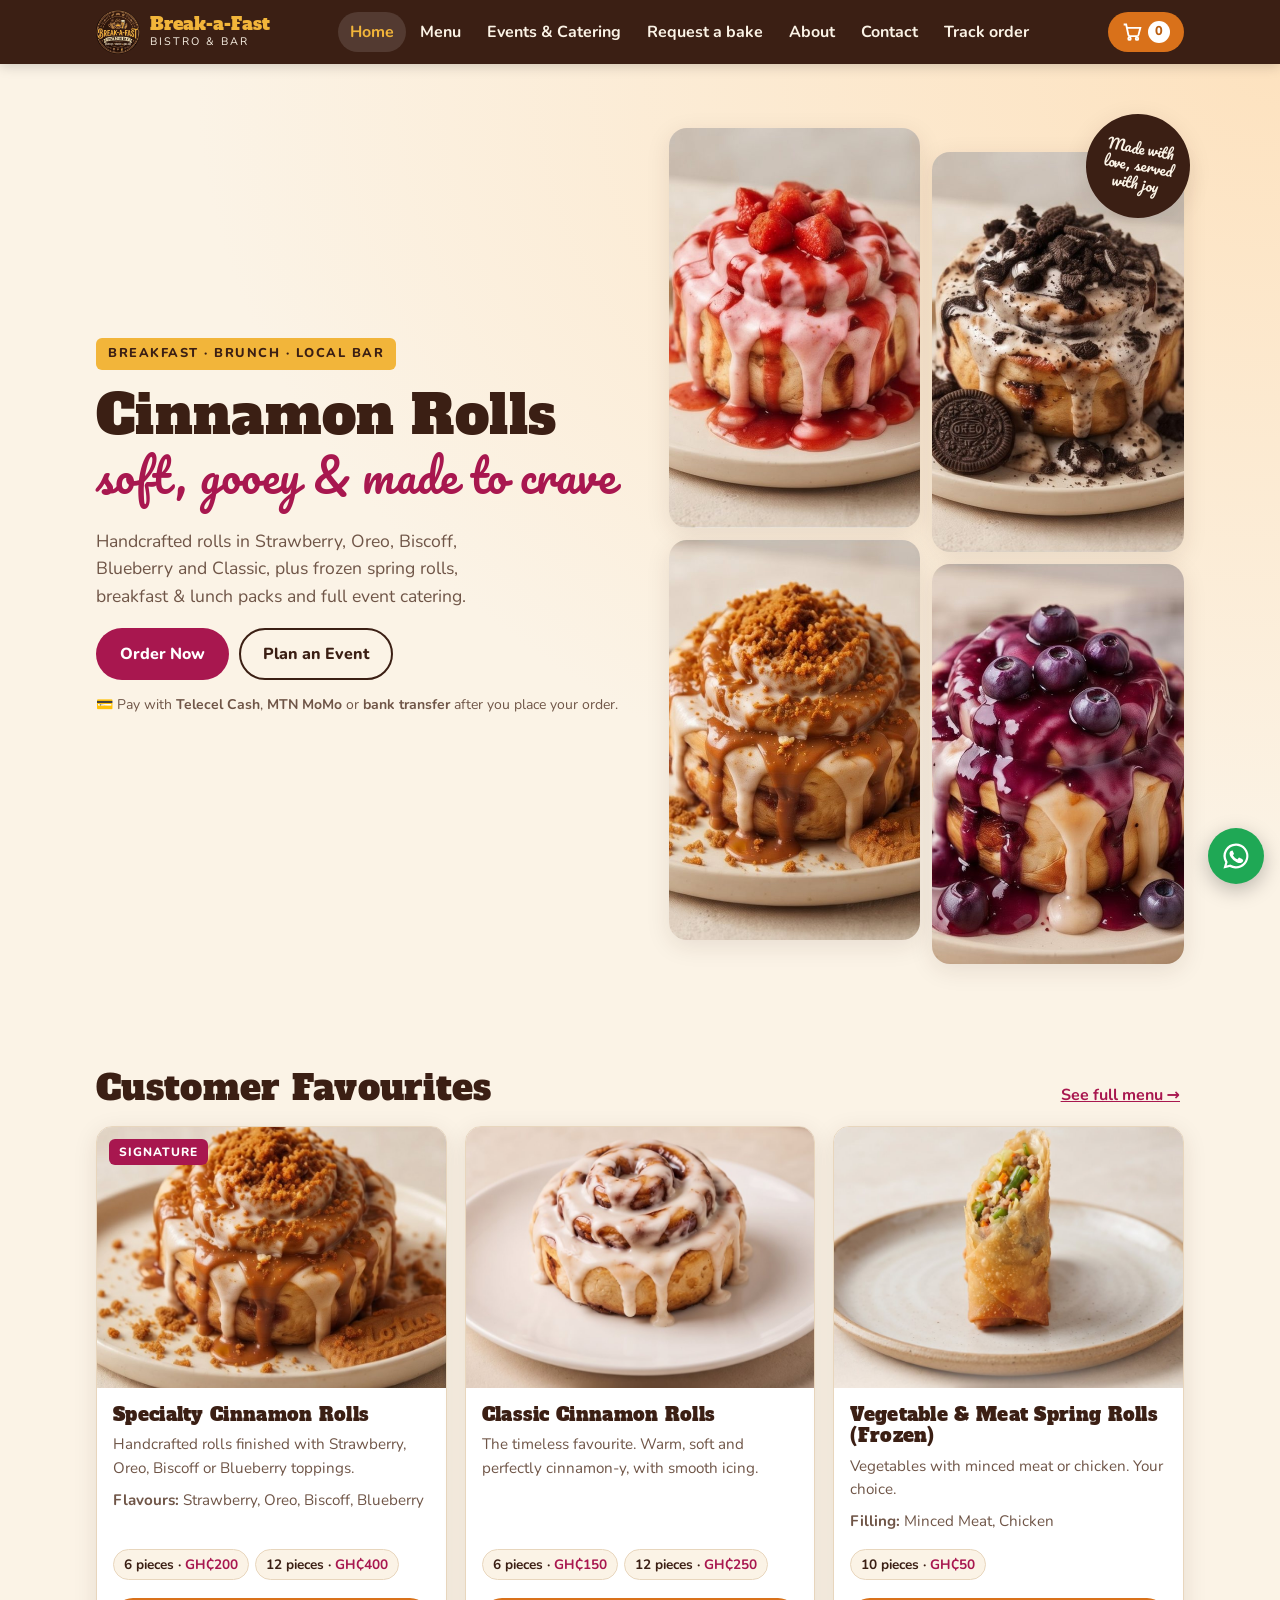
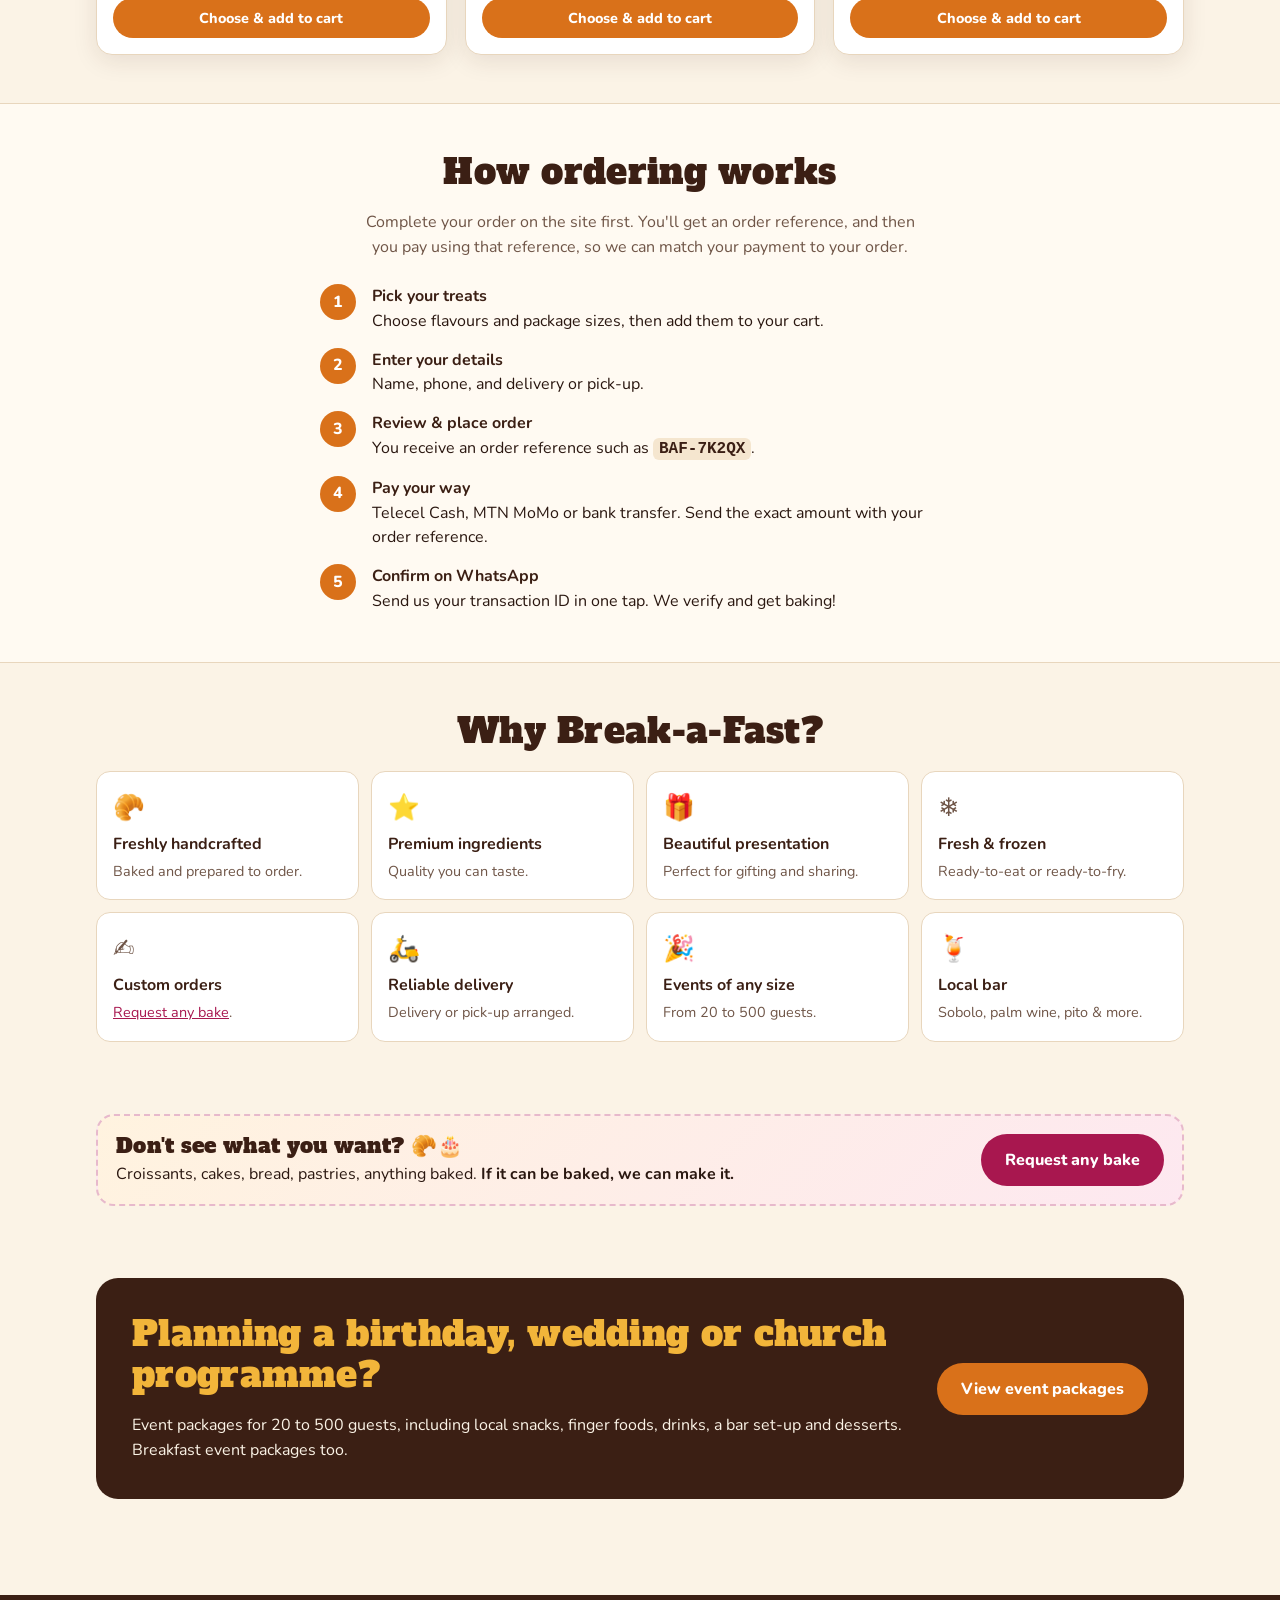
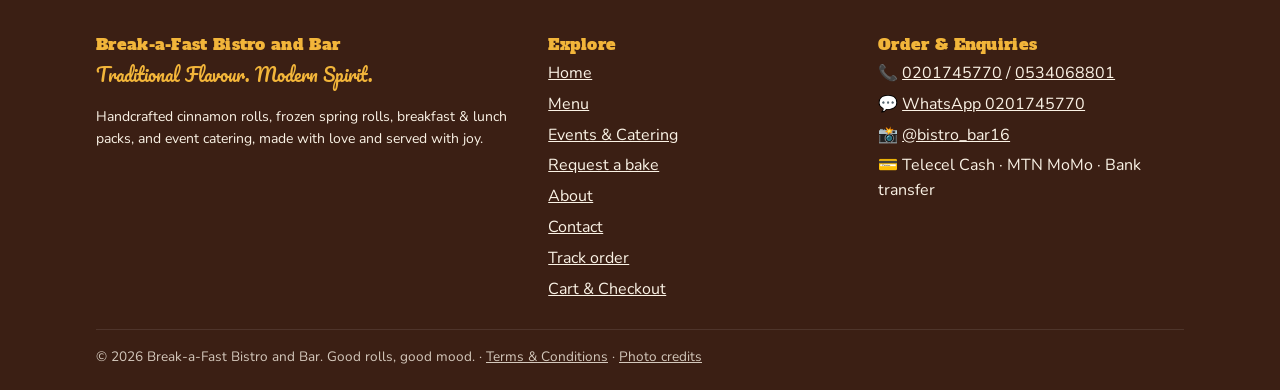
==== commit 344724bc: "Request any bake: new page for custom bakes not on the menu, owner email with WhatsApp reply button," ====
--- a/index.html
+++ b/index.html
@@ -22,10 +22,10 @@
 <link rel="preconnect" href="https://fonts.googleapis.com">
 <link rel="preconnect" href="https://fonts.gstatic.com" crossorigin>
 <link href="https://fonts.googleapis.com/css2?family=Alfa+Slab+One&family=Nunito:wght@400;700;800&family=Pacifico&display=swap" rel="stylesheet">
-<link rel="stylesheet" href="css/styles.css?v=151c68f9">
+<link rel="stylesheet" href="css/styles.css?v=76c782bd">
 <script src="js/config.js?v=4615361c" defer></script>
 <script src="js/products.js?v=8b8feca8" defer></script>
-<script src="js/app.js?v=01941a60" defer></script>
+<script src="js/app.js?v=2f5a4673" defer></script>
 </head>
 <body>
 <main id="main">
@@ -83,10 +83,19 @@
         <div><span class="ico">⭐</span><b>Premium ingredients</b><span>Quality you can taste.</span></div>
         <div><span class="ico">🎁</span><b>Beautiful presentation</b><span>Perfect for gifting and sharing.</span></div>
         <div><span class="ico">❄️</span><b>Fresh &amp; frozen</b><span>Ready-to-eat or ready-to-fry.</span></div>
-        <div><span class="ico">✍️</span><b>Custom orders</b><span>Tell us what you need.</span></div>
+        <div><span class="ico">✍️</span><b>Custom orders</b><span><a href="request.html">Request any bake</a>.</span></div>
         <div><span class="ico">🛵</span><b>Reliable delivery</b><span>Delivery or pick-up arranged.</span></div>
         <div><span class="ico">🎉</span><b>Events of any size</b><span>From 20 to 500 guests.</span></div>
         <div><span class="ico">🍹</span><b>Local bar</b><span>Sobolo, palm wine, pito &amp; more.</span></div>
+      </div>
+    </div>
+  </section>
+
+  <section class="section" style="padding-top:0">
+    <div class="wrap">
+      <div class="request-cta" id="request">
+        <div><h2>Don't see what you want? 🥐🎂</h2><p>Croissants, cakes, bread, pastries, anything baked. <b>If it can be baked, we can make it.</b></p></div>
+        <a class="btn" href="request.html">Request any bake</a>
       </div>
     </div>
   </section>
--- a/css/styles.css
+++ b/css/styles.css
@@ -247,6 +247,7 @@
 .panel { background: #fff; border: 1px solid var(--line); border-radius: var(--radius); padding: 18px; box-shadow: var(--shadow); }
 .panel h2 { font-size: 1.35rem; }
 .step-pane[hidden] { display: none; }
+[hidden] { display: none !important; }
 .step-nav { display: flex; gap: 10px; justify-content: space-between; margin-top: 20px; flex-wrap: wrap-reverse; }
 .step-nav .btn { flex: 1; min-width: 150px; }
 .line-item { display: grid; grid-template-columns: 64px 1fr; gap: 12px; padding: 14px 0; border-bottom: 1px dashed var(--line); }
@@ -291,6 +292,8 @@
 .status { display: inline-block; padding: 4px 10px; border-radius: 999px; font-weight: 800; font-size: .8rem; letter-spacing: .5px; text-transform: uppercase; }
 .status.pending { background: #fff1d6; color: #8a5a00; }
 .status.awaiting { background: #e3efff; color: #1d4f91; }
+.status.ok { background: #e3f4e8; color: #22663b; }
+.status.cx { background: #fde4e2; color: #9b1c14; }
 
 /* ---------- Events ---------- */
 .pkg-tabs { display: flex; gap: 8px; flex-wrap: wrap; margin-bottom: 16px; }
@@ -358,3 +361,11 @@
 .dmy select { padding-left: 10px; padding-right: 26px; background-position: right 8px center; }
 
 .field.invalid .hint { display: none; }
+
+/* custom bake request */
+.chips { display: flex; flex-wrap: wrap; gap: 8px; }
+.chip { font: inherit; font-weight: 700; font-size: .92rem; padding: 8px 14px; border-radius: 999px; border: 2px solid var(--line, #e8d6bd); background: #fff; color: var(--brown, #3b1f14); cursor: pointer; }
+.chip:hover, .chip:focus-visible { border-color: var(--berry, #a8174f); color: var(--berry, #a8174f); }
+.request-cta { display: flex; gap: 14px; align-items: center; justify-content: space-between; flex-wrap: wrap; background: linear-gradient(135deg, #fff3df, #fde8f0); border: 2px dashed #e7b9cc; border-radius: 18px; padding: 18px; margin: 24px 0; }
+.request-cta h2 { margin: 0 0 4px; font-size: 1.3rem; }
+.request-cta p { margin: 0; }
